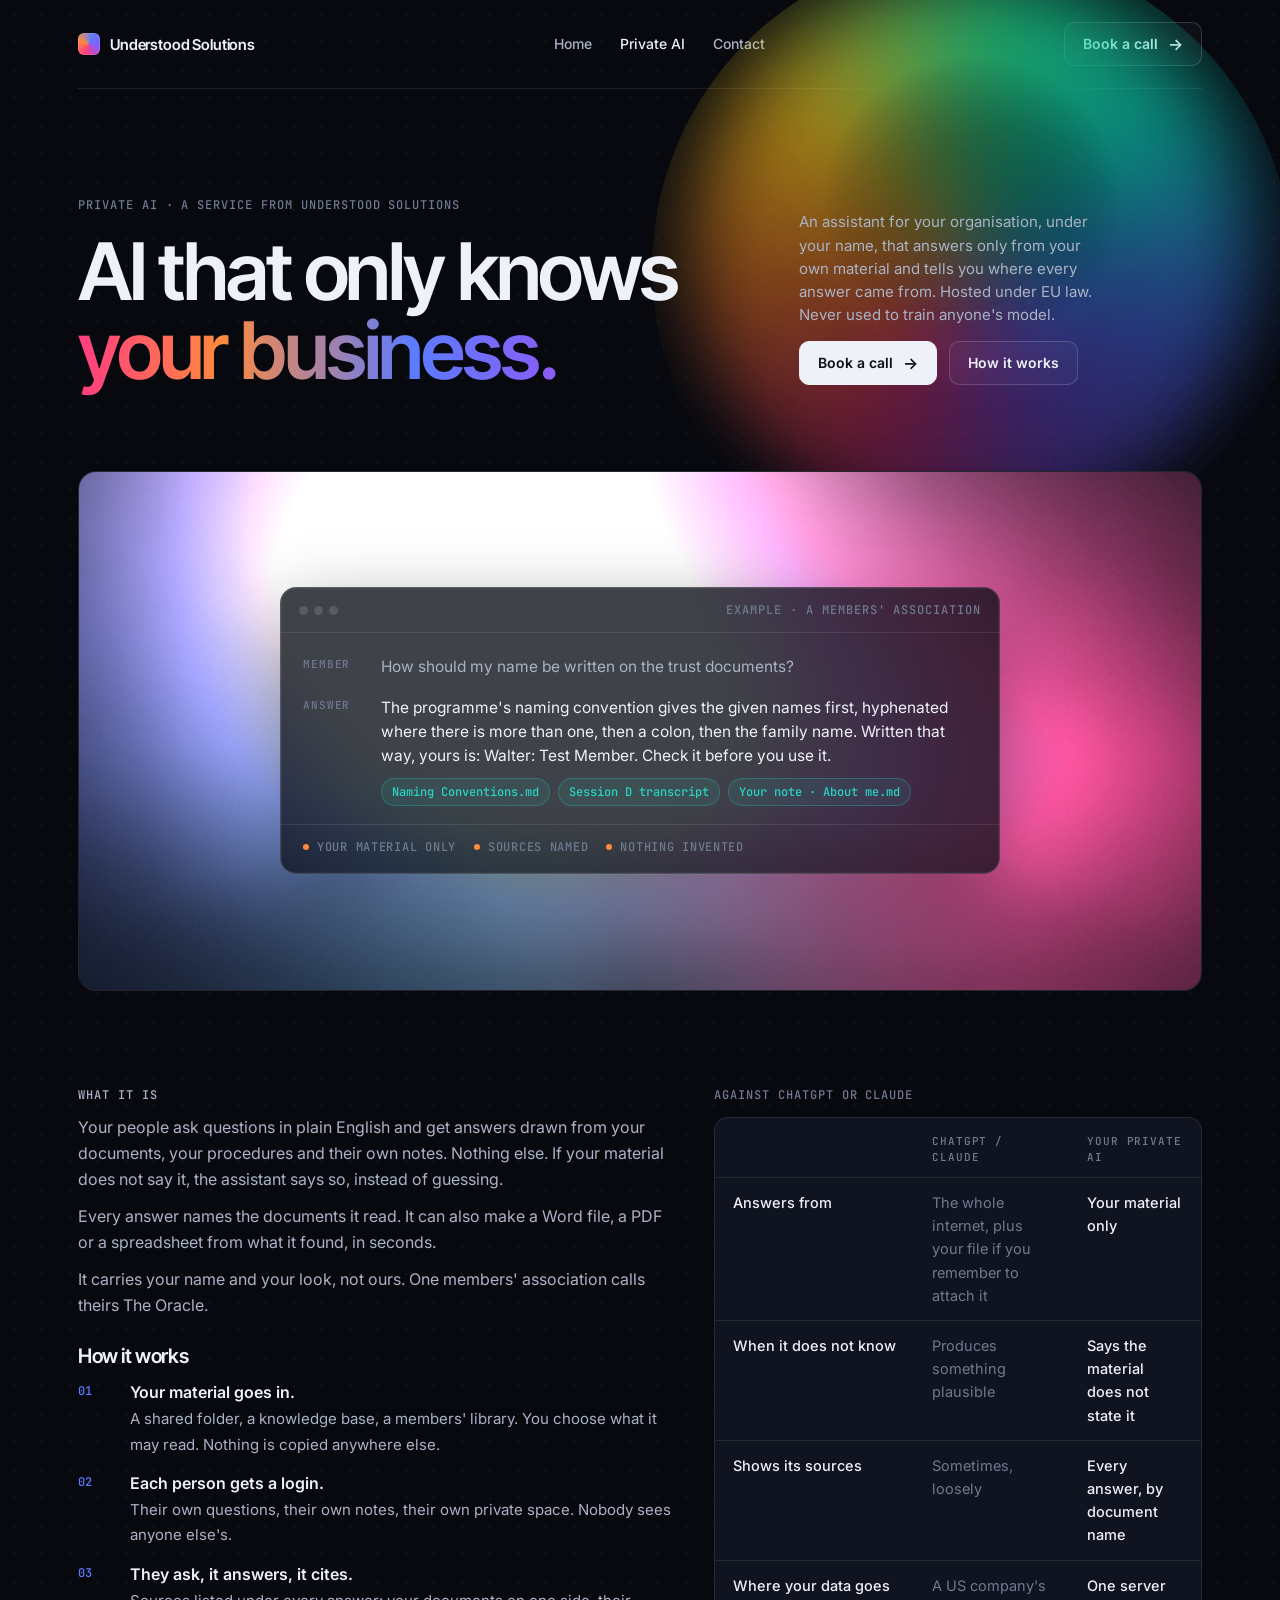
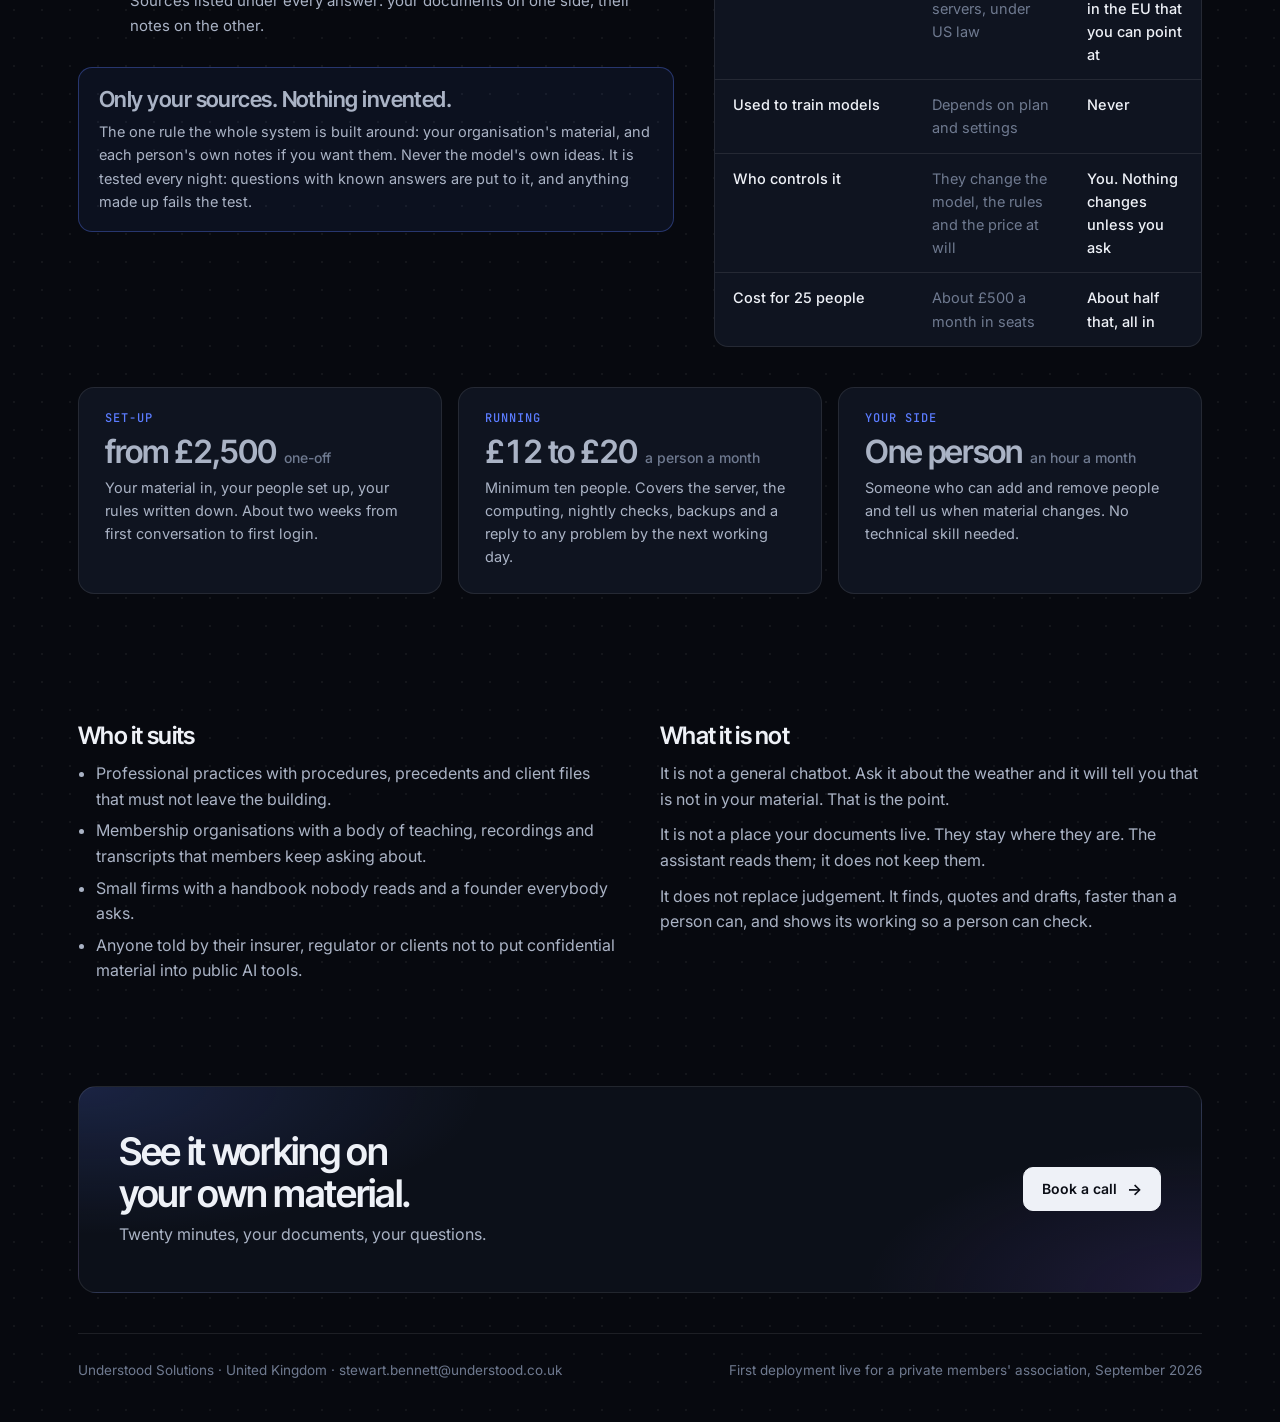
==== private-ai/index.html @ dab7f5d3 "Understood Solutions: home, Private AI, contact" ====
<!doctype html>
<html lang="en-GB">
<head>
<meta charset="utf-8">
<meta name="viewport" content="width=device-width, initial-scale=1">
<title>Private AI · Understood Solutions</title>
<meta name="description" content="A private assistant for your organisation that answers only from your own material, names its sources, and runs on a server in the EU that you can point at. Set up and run by Understood Solutions.">
<meta name="theme-color" content="#07090f">
<link rel="preconnect" href="https://fonts.gstatic.com" crossorigin>
<link rel="stylesheet" href="https://fonts.googleapis.com/css2?family=Inter+Tight:wght@500;600&family=Inter:wght@400;500;600&family=JetBrains+Mono:wght@500&display=swap">
<link rel="stylesheet" href="/style.css">
</head>
<body>
<div class="wrap">
  <header class="nav">
    <a class="brand" href="/"><span class="mark" aria-hidden="true"></span>Understood Solutions</a>
    <nav class="links" id="links" aria-label="Pages">
      <a href="/">Home</a>
      <a href="/private-ai/" aria-current="page">Private AI</a>
      <a href="#contact">Contact</a>
    </nav>
    <a class="btn" href="mailto:stewart.bennett@understood.co.uk?subject=Private%20AI">Book a call <span class="arr">→</span></a>
    <button class="burger" id="burger" aria-label="Menu" aria-expanded="false" aria-controls="links"><span></span><span></span><span></span></button>
  </header>

  <section class="hero">
    <div class="orb" aria-hidden="true"></div>
    <div>
      <p class="mono">Private AI · a service from Understood Solutions</p>
      <h1>AI that only knows <span class="dim">your business.</span></h1>
    </div>
    <div class="side">
      <p>An assistant for your organisation, under your name, that answers only from your own material and tells you where every answer came from. Hosted under EU law. Never used to train anyone's model.</p>
      <div class="btns">
        <a class="btn primary" href="mailto:stewart.bennett@understood.co.uk?subject=Private%20AI">Book a call <span class="arr">→</span></a>
        <a class="btn" href="#how">How it works</a>
      </div>
    </div>
  </section>

  <section class="panel" aria-label="An example exchange">
    <canvas id="mesh" aria-hidden="true"></canvas>
    <div class="card">
      <div class="bar"><span class="dots" aria-hidden="true"><i></i><i></i><i></i></span><span class="mono">Example · a members' association</span></div>
      <div class="body">
        <div class="turn q"><span class="who">Member</span><p>How should my name be written on the trust documents?</p></div>
        <div class="turn"><span class="who">Answer</span><div>
          <p>The programme's naming convention gives the given names first, hyphenated where there is more than one, then a colon, then the family name. Written that way, yours is: Walter: Test Member. Check it before you use it.</p>
          <div class="src"><span>Naming Conventions.md</span><span>Session D transcript</span><span>Your note · About me.md</span></div>
        </div></div>
      </div>
      <div class="foot"><span>Your material only</span><span>Sources named</span><span>Nothing invented</span></div>
    </div>
  </section>

  <div id="how"></div>


  <section class="section"><div class="grid2"><div class="prose">
      <p class="mono">What it is</p>
      <p>Your people ask questions in plain English and get answers drawn from your documents, your procedures and their own notes. Nothing else. If your material does not say it, the assistant says so, instead of guessing.</p>
      <p>Every answer names the documents it read. It can also make a Word file, a PDF or a spreadsheet from what it found, in seconds.</p>
      <p>It carries your name and your look, not ours. One members' association calls theirs The Oracle.</p>

      <h3>How it works</h3>
      <ol class="steps">
        <li><span class="k">01</span><div><b>Your material goes in.</b><span>A shared folder, a knowledge base, a members' library. You choose what it may read. Nothing is copied anywhere else.</span></div></li>
        <li><span class="k">02</span><div><b>Each person gets a login.</b><span>Their own questions, their own notes, their own private space. Nobody sees anyone else's.</span></div></li>
        <li><span class="k">03</span><div><b>They ask, it answers, it cites.</b><span>Sources listed under every answer: your documents on one side, their notes on the other.</span></div></li>
      </ol>

      <div class="rule">
        <p class="say">Only your sources. Nothing invented.</p>
        <p class="why">The one rule the whole system is built around: your organisation's material, and each person's own notes if you want them. Never the model's own ideas. It is tested every night: questions with known answers are put to it, and anything made up fails the test.</p>
      </div>

    </div><div>
      <p class="mono" style="margin:0 0 14px">Against ChatGPT or Claude</p>
      <div class="tablewrap">
      <table>
        <thead><tr><th></th><th>ChatGPT / Claude</th><th>Your Private AI</th></tr></thead>
        <tbody>
          <tr><td>Answers from</td><td class="them">The whole internet, plus your file if you remember to attach it</td><td class="us">Your material only</td></tr>
          <tr><td>When it does not know</td><td class="them">Produces something plausible</td><td class="us">Says the material does not state it</td></tr>
          <tr><td>Shows its sources</td><td class="them">Sometimes, loosely</td><td class="us">Every answer, by document name</td></tr>
          <tr><td>Where your data goes</td><td class="them">A US company's servers, under US law</td><td class="us">One server in the EU that you can point at</td></tr>
          <tr><td>Used to train models</td><td class="them">Depends on plan and settings</td><td class="us">Never</td></tr>
          <tr><td>Who controls it</td><td class="them">They change the model, the rules and the price at will</td><td class="us">You. Nothing changes unless you ask</td></tr>
          <tr><td>Cost for 25 people</td><td class="them">About £500 a month in seats</td><td class="us">About half that, all in</td></tr>
        </tbody>
      </table>
      </div>
    </div></div>
  </section>

  <div class="row3">
    <div>
      <h3>Set-up</h3>
      <p class="big">from £2,500<small>one-off</small></p>
      <p>Your material in, your people set up, your rules written down. About two weeks from first conversation to first login.</p>
    </div>
    <div>
      <h3>Running</h3>
      <p class="big">£12 to £20<small>a person a month</small></p>
      <p>Minimum ten people. Covers the server, the computing, nightly checks, backups and a reply to any problem by the next working day.</p>
    </div>
    <div>
      <h3>Your side</h3>
      <p class="big">One person<small>an hour a month</small></p>
      <p>Someone who can add and remove people and tell us when material changes. No technical skill needed.</p>
    </div>
  </div>

  <section class="section two">
    <section>
      <h2>Who it suits</h2>
      <ul class="plain">
        <li>Professional practices with procedures, precedents and client files that must not leave the building.</li>
        <li>Membership organisations with a body of teaching, recordings and transcripts that members keep asking about.</li>
        <li>Small firms with a handbook nobody reads and a founder everybody asks.</li>
        <li>Anyone told by their insurer, regulator or clients not to put confidential material into public AI tools.</li>
      </ul>
    </section>
    <section>
      <h2>What it is not</h2>
      <p>It is not a general chatbot. Ask it about the weather and it will tell you that is not in your material. That is the point.</p>
      <p>It is not a place your documents live. They stay where they are. The assistant reads them; it does not keep them.</p>
      <p>It does not replace judgement. It finds, quotes and drafts, faster than a person can, and shows its working so a person can check.</p>
    </section>
  </section>


  <section class="cta" id="contact">
    <div><h2>See it working on your own material.</h2><p>Twenty minutes, your documents, your questions.</p></div>
    <a class="btn primary" href="mailto:stewart.bennett@understood.co.uk?subject=Private%20AI">Book a call <span class="arr">→</span></a>
  </section>

  <footer>
    <div>Understood Solutions · United Kingdom · <a href="mailto:stewart.bennett@understood.co.uk">stewart.bennett@understood.co.uk</a></div>
    <div>First deployment live for a private members' association, September 2026</div>
  </footer>
</div>
<script src="/piece.js"></script>
</body>
</html>
---- style.css ----
/* Understood Solutions. Dark, quiet, one electric accent, big tight type, a generated
   gradient mesh behind one product panel. Nothing overlaps anything: every block flows. */
:root{
  --bg:#07090f; --bg2:#0c1019; --panel:#0f1420; --line:rgba(255,255,255,.09); --line2:rgba(255,255,255,.16);
  --text:#eef1f7; --text2:#aab3c5; --text3:#6f7a90;
  --accent:#5b7cff; --accent2:#8b5cf6; --teal:#2ad4c4; --good:#3ddc97;
  --display:"Inter Tight","Inter","Helvetica Neue",Arial,sans-serif;
  --body:"Inter","Helvetica Neue",Arial,sans-serif;
  --mono:"JetBrains Mono","SF Mono","Menlo",monospace;
}
*{box-sizing:border-box}
html{color-scheme:dark;-webkit-font-smoothing:antialiased;scroll-behavior:smooth}
body{margin:0;background:var(--bg);color:var(--text);font:16px/1.6 var(--body);
  background-image:radial-gradient(rgba(255,255,255,.05) 1px, transparent 1px);background-size:28px 28px}
a{color:inherit}
a:focus-visible,button:focus-visible{outline:2px solid var(--accent);outline-offset:3px}
.wrap{max-width:1180px;margin:0 auto;padding:0 28px}
.mono{font:500 12px/1.4 var(--mono);letter-spacing:.08em;text-transform:uppercase;color:var(--text3)}

/* nav */
.nav{display:flex;align-items:center;justify-content:space-between;gap:24px;padding:22px 0;border-bottom:1px solid var(--line)}
.brand{display:flex;align-items:center;gap:10px;text-decoration:none;font:600 15px/1 var(--display);letter-spacing:-.01em;color:var(--text)}
.brand .mark{width:22px;height:22px;border-radius:6px;background:conic-gradient(from 200deg,#ff3d81,#ff8a3d,#5b7cff,#8b5cf6,#ff3d81);box-shadow:0 0 0 1px rgba(255,255,255,.12) inset}
.links{display:flex;gap:28px}
.links a{font:500 14px/1 var(--body);color:var(--text2);text-decoration:none;padding:8px 0}
.links a:hover,.links a[aria-current]{color:var(--text)}
.btn{display:inline-flex;align-items:center;gap:10px;font:600 14px/1 var(--body);text-decoration:none;padding:13px 18px;border-radius:10px;border:1px solid var(--line2);color:var(--text);background:rgba(255,255,255,.03);transition:background .15s,border-color .15s,transform .15s}
.btn:hover{background:rgba(255,255,255,.07);border-color:rgba(255,255,255,.28)}
.btn.primary{background:var(--text);color:#0b0e16;border-color:var(--text)}
.btn.primary:hover{background:#fff;transform:translateY(-1px)}
.btn .arr{font-size:16px;line-height:1}
.burger{display:none;width:36px;height:30px;background:none;border:1px solid var(--line2);border-radius:8px;cursor:pointer;position:relative}
.burger span{position:absolute;left:9px;right:9px;height:2px;background:var(--text)}
.burger span:nth-child(1){top:9px}.burger span:nth-child(2){top:14px}.burger span:nth-child(3){top:19px}

/* hero */
.hero{position:relative;padding:96px 0 56px;display:grid;grid-template-columns:minmax(0,1.25fr) minmax(0,.75fr);gap:48px;align-items:end;isolation:isolate}
.hero > *{position:relative;z-index:1}
/* the splash: a big saturated orb behind the top right, fading out before the text */
.orb{position:absolute;z-index:0;right:-8%;top:-140px;width:640px;height:640px;border-radius:50%;pointer-events:none;
  background:conic-gradient(from 210deg at 50% 50%,#ff3d81,#ff8a3d,#ffd23d,#3ddc97,#2ad4c4,#5b7cff,#8b5cf6,#ff3d81);
  filter:blur(46px) saturate(1.25);opacity:.85;
  -webkit-mask-image:radial-gradient(circle at 50% 40%,#000 30%,transparent 72%);mask-image:radial-gradient(circle at 50% 40%,#000 30%,transparent 72%);
  animation:spin 40s linear infinite}
@keyframes spin{to{transform:rotate(360deg)}}
.orb::after{content:"";position:absolute;inset:18%;border-radius:50%;background:#07090f;opacity:.55;filter:blur(30px)}
.hero h1{margin:18px 0 0;font:600 clamp(44px,6.2vw,84px)/1.0 var(--display);letter-spacing:-.04em;text-wrap:balance;max-width:14ch}
.hero h1 .dim{background:linear-gradient(90deg,#ff3d81 0%,#ff8a3d 30%,#5b7cff 70%,#8b5cf6 100%);-webkit-background-clip:text;background-clip:text;-webkit-text-fill-color:transparent;color:#ff8a3d}
.hero .sub{margin:0 0 30px;font-size:19px;line-height:1.5;color:var(--text2);max-width:38ch}
.hero .side{display:grid;gap:14px;padding-bottom:6px}
.hero .side p{margin:0;color:var(--text2);font-size:15px;line-height:1.55;max-width:34ch}
.btns{display:flex;gap:12px;flex-wrap:wrap}

/* the product panel: mesh behind, one glass card in front */
.panel{position:relative;margin-top:24px;border:1px solid var(--line);border-radius:18px;overflow:hidden;background:var(--bg2);min-height:520px;display:grid;place-items:center;padding:40px 24px}
.panel canvas{position:absolute;inset:0;width:100%;height:100%;display:block}
.panel::after{content:"";position:absolute;inset:0;background:radial-gradient(70% 50% at 50% 100%,rgba(7,9,15,.5),transparent 70%);pointer-events:none}
.card{position:relative;z-index:2;width:min(720px,100%);background:rgba(10,13,21,.78);border:1px solid rgba(255,255,255,.14);border-radius:16px;box-shadow:0 30px 80px rgba(0,0,0,.45),0 0 0 1px rgba(255,255,255,.04) inset;backdrop-filter:blur(14px);-webkit-backdrop-filter:blur(14px)}
.card .bar{display:flex;align-items:center;justify-content:space-between;gap:16px;padding:14px 18px;border-bottom:1px solid var(--line)}
.card .bar .dots{display:flex;gap:6px}
.card .bar .dots i{width:9px;height:9px;border-radius:50%;background:rgba(255,255,255,.14)}
.card .body{padding:22px 22px 18px;display:grid;gap:16px}
.turn{display:grid;grid-template-columns:64px 1fr;gap:14px;align-items:start}
.turn .who{font:500 11px/1.8 var(--mono);letter-spacing:.08em;text-transform:uppercase;color:var(--text3)}
.turn p{margin:0;color:var(--text);font-size:15.5px;line-height:1.55}
.turn.q p{color:var(--text2)}
.src{display:flex;flex-wrap:wrap;gap:8px;margin-top:10px}
.src span{font:500 12px/1 var(--mono);color:var(--teal);background:rgba(42,212,196,.09);border:1px solid rgba(42,212,196,.28);padding:7px 10px;border-radius:999px}
.card .foot{display:flex;flex-wrap:wrap;gap:10px 18px;padding:14px 22px 18px;border-top:1px solid var(--line)}
.card .foot span{font:500 12px/1.4 var(--mono);letter-spacing:.06em;text-transform:uppercase;color:var(--text3)}
.card .foot span::before{content:"";display:inline-block;width:6px;height:6px;border-radius:50%;background:#ff8a3d;margin-right:8px;vertical-align:middle}

/* stats */
.stats{display:grid;grid-template-columns:repeat(3,1fr);border:1px solid var(--line);border-radius:14px;margin-top:20px;overflow:hidden}
.stats > div{padding:26px 28px;border-right:1px solid var(--line)}
.stats > div:last-child{border-right:0}
.stats .n{font:600 44px/1 var(--display);letter-spacing:-.04em;margin:0 0 8px;font-variant-numeric:tabular-nums}
.stats .n small{font:500 18px/1 var(--display);color:var(--text3);margin-left:6px;letter-spacing:-.01em}
.stats p{margin:0;color:var(--text2);font-size:14.5px}

/* sections */
.section{padding:88px 0 0}
.section .head{display:grid;grid-template-columns:1fr 1fr;gap:32px;align-items:end;margin-bottom:34px}
.section h2{margin:14px 0 0;font:600 clamp(30px,3.6vw,46px)/1.05 var(--display);letter-spacing:-.035em;text-wrap:balance}
.section .head p{margin:0;color:var(--text2);font-size:17px;max-width:44ch}
.cards{display:grid;grid-template-columns:repeat(3,1fr);gap:16px}
.c{background:var(--panel);border:1px solid var(--line);border-radius:16px;padding:26px 26px 24px;display:flex;flex-direction:column;gap:12px;min-height:250px;transition:border-color .15s,transform .15s}
.c:hover{border-color:var(--line2);transform:translateY(-2px)}
.c .k{font:500 12px/1 var(--mono);letter-spacing:.08em;text-transform:uppercase;color:var(--text3)}
.c h3{margin:0;font:600 24px/1.15 var(--display);letter-spacing:-.025em;display:inline-block;
  background:linear-gradient(90deg,#ff3d81 0%,#ff8a3d 35%,#5b7cff 75%,#8b5cf6 100%);-webkit-background-clip:text;background-clip:text;-webkit-text-fill-color:transparent;color:#ff8a3d;padding-bottom:.06em}
.c p{margin:0;color:var(--text2);font-size:15px;line-height:1.55}
.c a.more{margin-top:auto;padding-top:10px;font:600 14px/1 var(--body);color:var(--text);text-decoration:none}
.c a.more::after{content:" →"}

/* private ai page content */
.grid2{display:grid;grid-template-columns:1.1fr .9fr;gap:40px;margin-top:8px}
.prose p{margin:0 0 12px;color:var(--text2);max-width:62ch}
.prose h3{margin:26px 0 12px;font:600 20px/1.2 var(--display);letter-spacing:-.02em}
.steps{list-style:none;margin:0;padding:0;display:grid;gap:14px}
.steps li{display:grid;grid-template-columns:40px 1fr;gap:12px;align-items:start}
.steps .k{font:500 12px/1.9 var(--mono);color:var(--accent)}
.steps b{display:block;color:var(--text);font-weight:600}
.steps span{color:var(--text2);font-size:15px}
.rule{margin:28px 0 0;border:1px solid rgba(91,124,255,.35);background:rgba(91,124,255,.07);border-radius:14px;padding:18px 20px}
.rule .say{margin:0;font:600 22px/1.2 var(--display);letter-spacing:-.025em}
.rule .why{margin:8px 0 0;color:var(--text2);font-size:14.5px}
.tablewrap{overflow-x:auto;border:1px solid var(--line);border-radius:14px;background:var(--panel)}
table{width:100%;border-collapse:collapse;font-size:14.5px}
th{font:500 11px/1.4 var(--mono);letter-spacing:.08em;text-transform:uppercase;color:var(--text3);text-align:left;padding:16px 18px 12px;border-bottom:1px solid var(--line)}
td{padding:13px 18px;border-bottom:1px solid var(--line);vertical-align:top;color:var(--text2)}
td:first-child{color:var(--text);font-weight:500;white-space:nowrap}
td.us{color:var(--text);font-weight:500}
td.them{color:var(--text3)}
tr:last-child td{border-bottom:0}
.row3{display:grid;grid-template-columns:repeat(3,1fr);gap:16px;margin-top:40px}
.row3 > div{background:var(--panel);border:1px solid var(--line);border-radius:16px;padding:24px 26px}
.row3 h3{margin:0 0 12px;font:500 12px/1 var(--mono);letter-spacing:.08em;text-transform:uppercase;color:var(--accent)}
.row3 .big{margin:0 0 8px;font:600 32px/1 var(--display);letter-spacing:-.035em;font-variant-numeric:tabular-nums}
.row3 .big small{font:500 14px/1.3 var(--body);color:var(--text3);margin-left:8px;letter-spacing:0}
.row3 p{margin:0;color:var(--text2);font-size:14.5px}
.two{display:grid;grid-template-columns:1fr 1fr;gap:40px;margin-top:40px}
.two h2{margin:0 0 12px;font:600 24px/1.15 var(--display);letter-spacing:-.03em}
.two p{margin:0 0 10px;color:var(--text2);max-width:56ch}
ul.plain{margin:0;padding-left:18px;color:var(--text2)}
ul.plain li{margin:6px 0}

/* cta + footer */
.cta{margin-top:96px;border:1px solid var(--line);border-radius:18px;padding:44px 40px;display:flex;justify-content:space-between;align-items:center;gap:24px;flex-wrap:wrap;
  background:radial-gradient(60% 120% at 0% 0%,rgba(91,124,255,.18),transparent 60%),radial-gradient(50% 120% at 100% 100%,rgba(139,92,246,.14),transparent 60%),var(--bg2)}
.cta h2{margin:0;font:600 clamp(26px,3vw,38px)/1.1 var(--display);letter-spacing:-.035em;max-width:22ch;text-wrap:balance}
.cta p{margin:8px 0 0;color:var(--text2)}
footer{margin-top:40px;padding:26px 0 40px;border-top:1px solid var(--line);display:flex;justify-content:space-between;gap:16px;flex-wrap:wrap;font-size:13.5px;color:var(--text3)}
footer a{color:var(--text3);text-decoration:none}
footer a:hover{color:var(--text)}

@media (max-width:900px){
  .hero{grid-template-columns:1fr;padding-top:64px;gap:28px}
  .orb{width:420px;height:420px;right:-30%;top:-160px;opacity:.7}
  .stats,.cards,.grid2,.row3,.two,.section .head{grid-template-columns:1fr}
  .stats > div{border-right:0;border-bottom:1px solid var(--line)}
  .stats > div:last-child{border-bottom:0}
  .links{display:none;position:absolute;left:0;right:0;top:78px;flex-direction:column;gap:0;background:var(--bg2);border-bottom:1px solid var(--line);padding:8px 28px 16px;z-index:9}
  .links.open{display:flex}
  .links a{padding:14px 0;border-bottom:1px solid var(--line)}
  .nav{position:relative}
  .nav .btn{display:none}
  .burger{display:block}
  .panel{min-height:0;padding:24px 14px}
  .turn{grid-template-columns:1fr}
}
@media (prefers-reduced-motion: reduce){*{transition:none!important;animation:none!important}.orb{animation:none}}
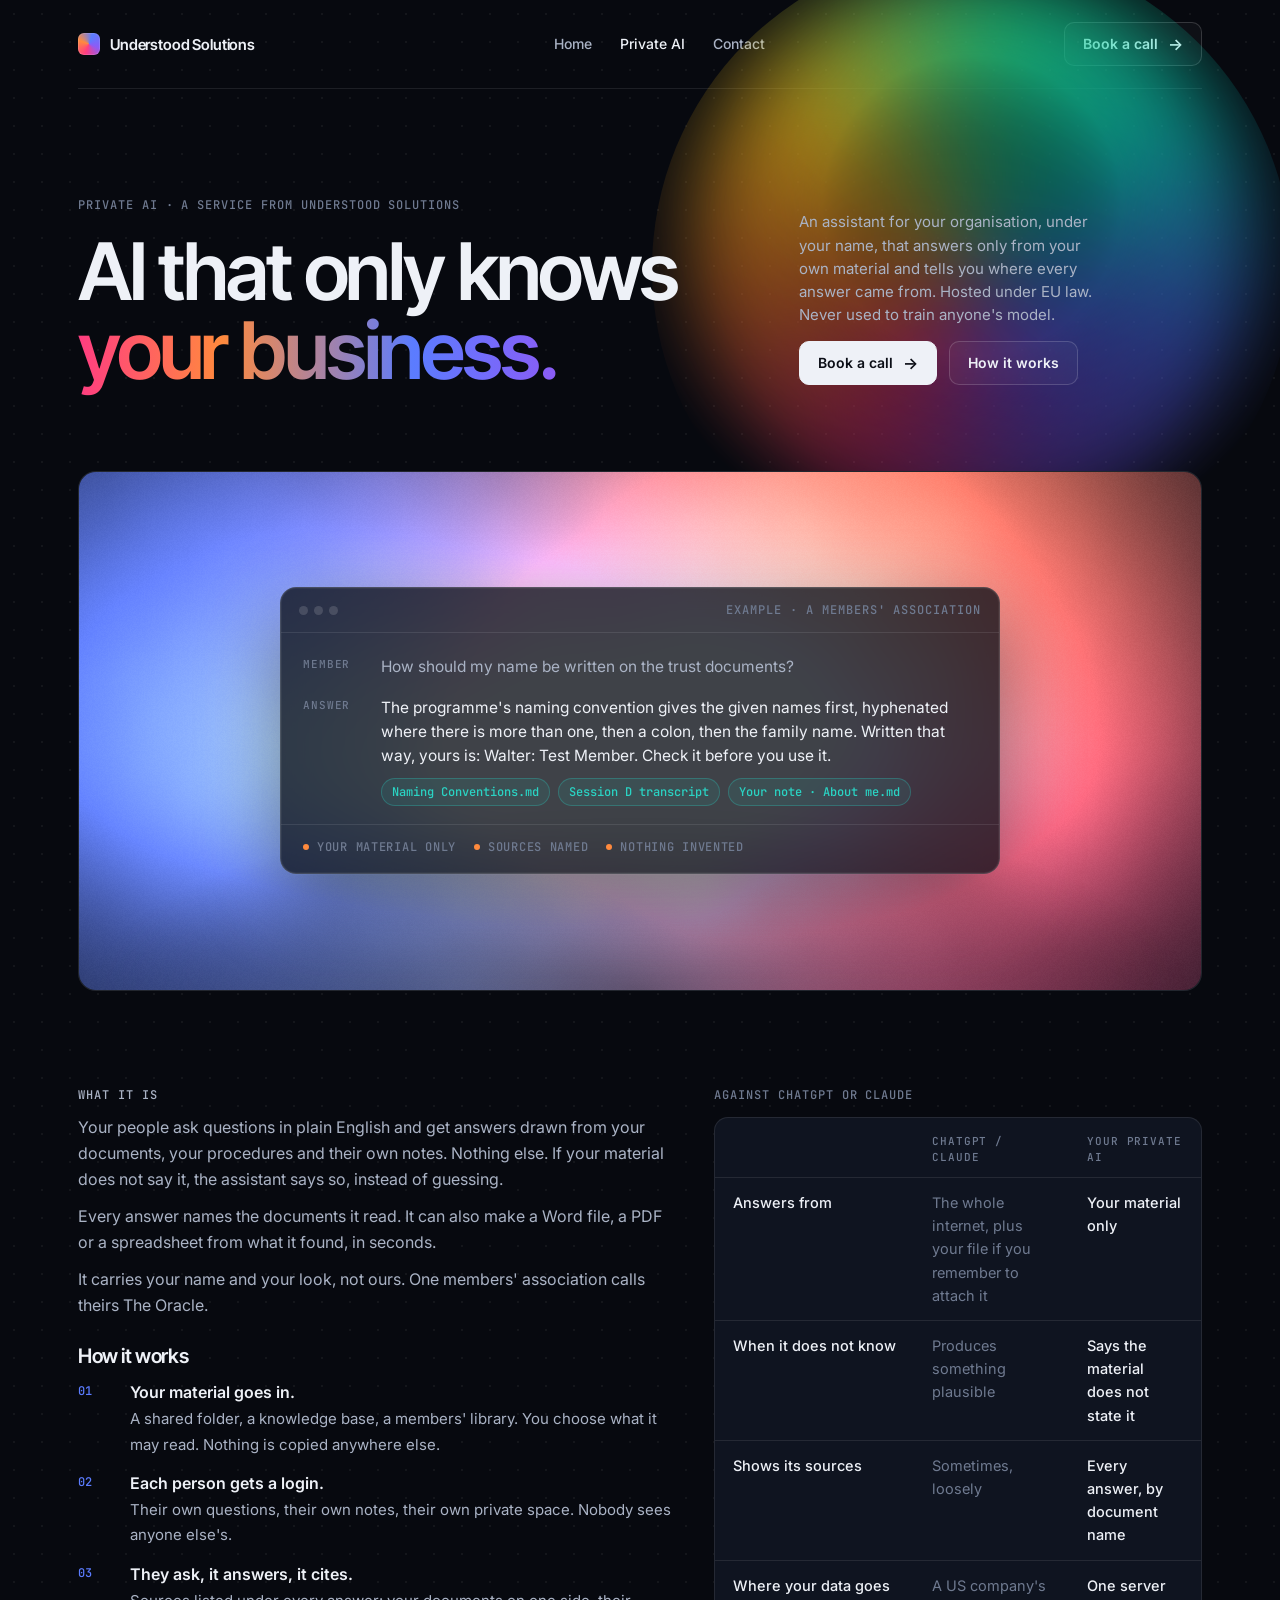
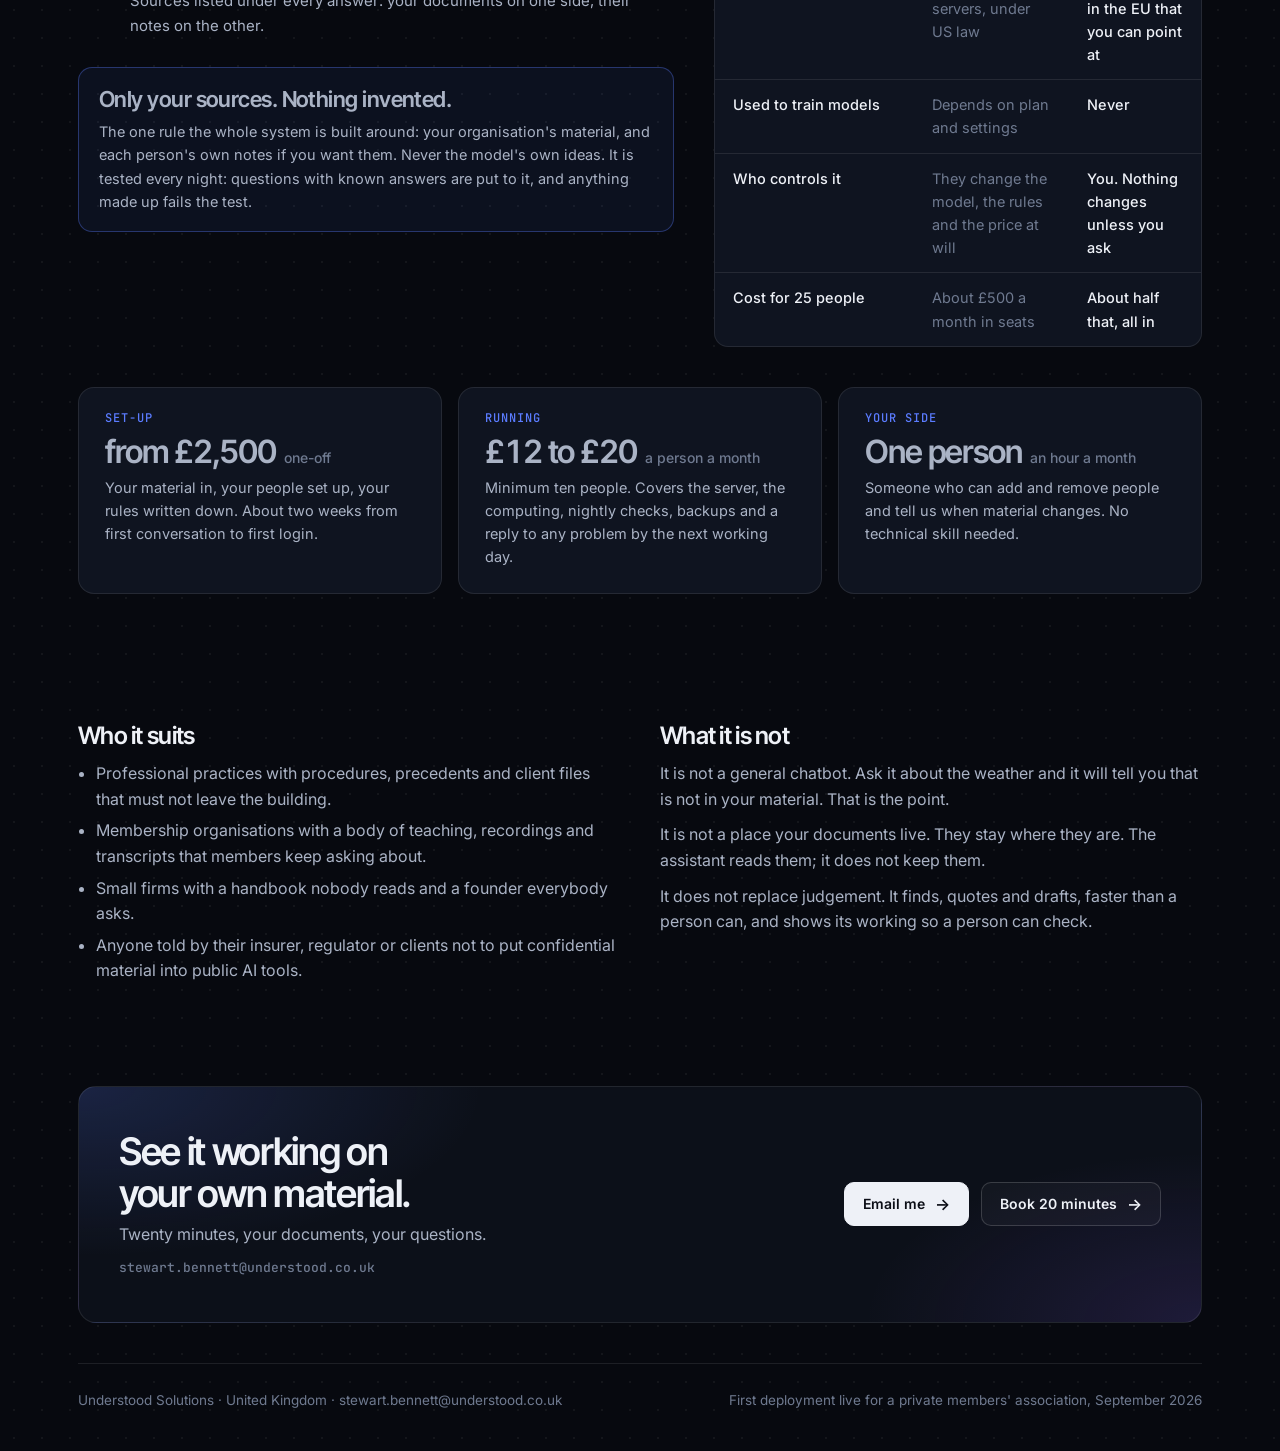
==== commit 6b378cea: "Contact box fits a phone; booking button ready" ====
--- a/private-ai/index.html
+++ b/private-ai/index.html
@@ -131,8 +131,11 @@
 
 
   <section class="cta" id="contact">
-    <div><h2>See it working on your own material.</h2><p>Twenty minutes, your documents, your questions.</p></div>
-    <a class="btn primary" href="mailto:stewart.bennett@understood.co.uk?subject=Private%20AI">Book a call <span class="arr">→</span></a>
+    <div><h2>See it working on your own material.</h2><p>Twenty minutes, your documents, your questions.</p><p class="addr">stewart.bennett@understood.co.uk</p></div>
+    <div class="actions">
+      <a class="btn primary" href="mailto:stewart.bennett@understood.co.uk?subject=Private%20AI">Email me <span class="arr">→</span></a>
+      <a class="btn" id="book" href="#" hidden>Book 20 minutes <span class="arr">→</span></a>
+    </div>
   </section>
 
   <footer>
--- a/style.css
+++ b/style.css
@@ -126,10 +126,13 @@
 ul.plain li{margin:6px 0}
 
 /* cta + footer */
-.cta{margin-top:96px;border:1px solid var(--line);border-radius:18px;padding:44px 40px;display:flex;justify-content:space-between;align-items:center;gap:24px;flex-wrap:wrap;
+.cta{margin-top:96px;border:1px solid var(--line);border-radius:18px;padding:44px 40px;display:flex;justify-content:space-between;align-items:center;gap:24px;flex-wrap:wrap;overflow:hidden;
   background:radial-gradient(60% 120% at 0% 0%,rgba(91,124,255,.18),transparent 60%),radial-gradient(50% 120% at 100% 100%,rgba(139,92,246,.14),transparent 60%),var(--bg2)}
 .cta h2{margin:0;font:600 clamp(26px,3vw,38px)/1.1 var(--display);letter-spacing:-.035em;max-width:22ch;text-wrap:balance}
 .cta p{margin:8px 0 0;color:var(--text2)}
+.cta .actions{display:flex;gap:12px;flex-wrap:wrap;max-width:100%}
+.cta .actions .btn{max-width:100%}
+.cta .addr{margin:10px 0 0;font:500 13px/1.5 var(--mono);color:var(--text3);overflow-wrap:anywhere}
 footer{margin-top:40px;padding:26px 0 40px;border-top:1px solid var(--line);display:flex;justify-content:space-between;gap:16px;flex-wrap:wrap;font-size:13.5px;color:var(--text3)}
 footer a{color:var(--text3);text-decoration:none}
 footer a:hover{color:var(--text)}
@@ -148,5 +151,8 @@
   .burger{display:block}
   .panel{min-height:0;padding:24px 14px}
   .turn{grid-template-columns:1fr}
+  .cta{padding:32px 24px;display:block}
+  .cta .actions{margin-top:22px}
+  .cta .actions .btn{width:100%;justify-content:center}
 }
 @media (prefers-reduced-motion: reduce){*{transition:none!important;animation:none!important}.orb{animation:none}}
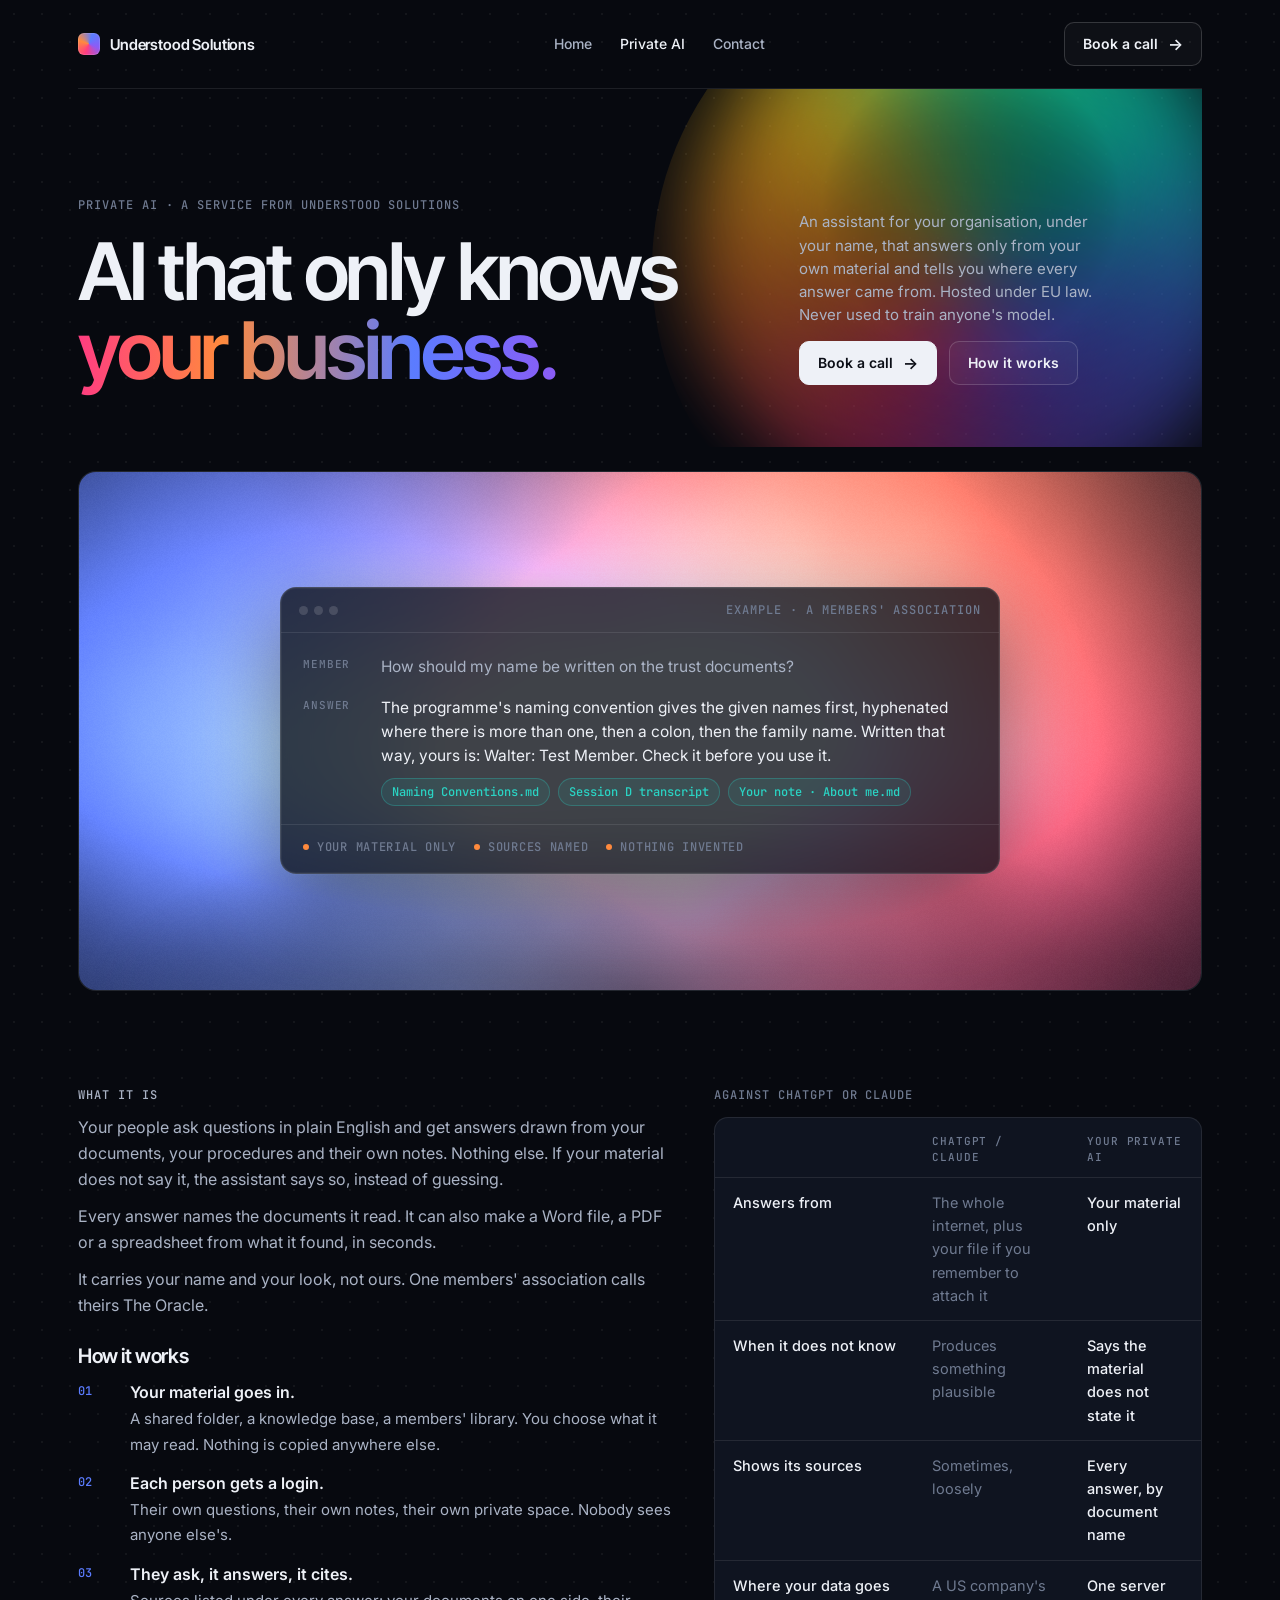
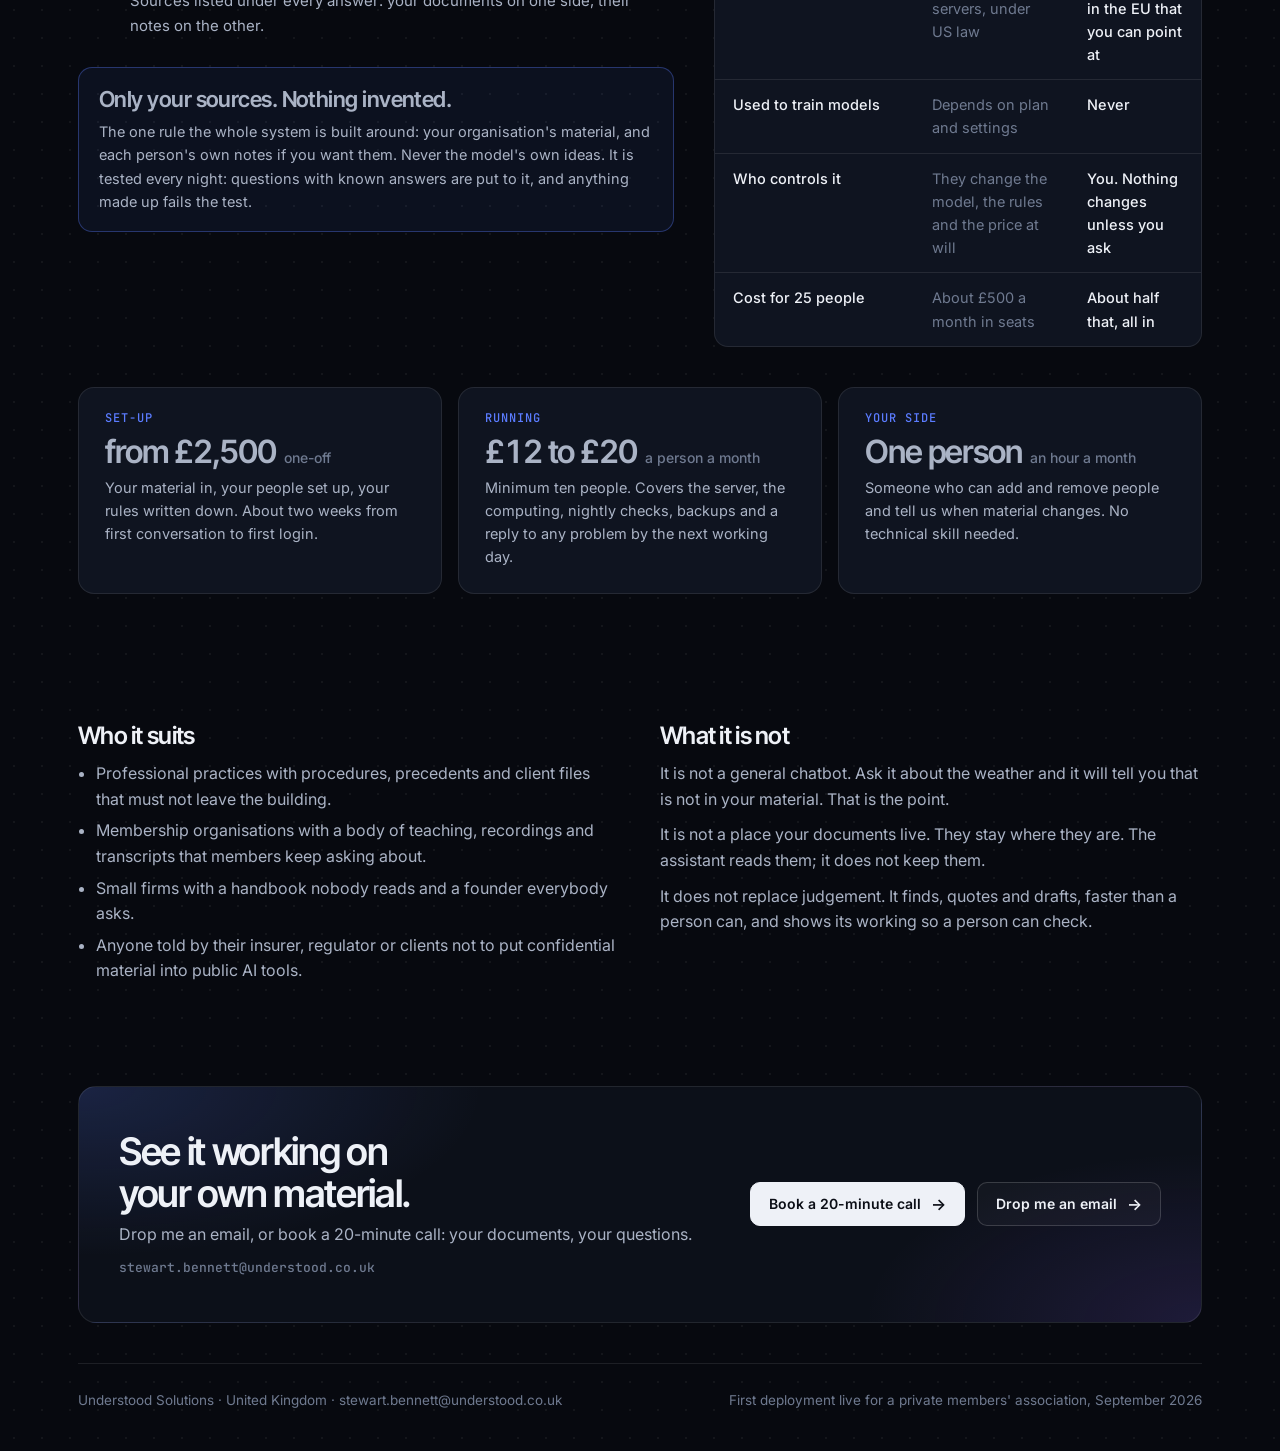
==== commit 06187e7f: "Contact box: email or 20-minute call" ====
--- a/private-ai/index.html
+++ b/private-ai/index.html
@@ -19,7 +19,7 @@
       <a href="/private-ai/" aria-current="page">Private AI</a>
       <a href="#contact">Contact</a>
     </nav>
-    <a class="btn" href="mailto:stewart.bennett@understood.co.uk?subject=Private%20AI">Book a call <span class="arr">→</span></a>
+    <a class="btn" href="https://cal.com/stewartb/private-ai-consultation" target="_blank" rel="noopener">Book a call <span class="arr">→</span></a>
     <button class="burger" id="burger" aria-label="Menu" aria-expanded="false" aria-controls="links"><span></span><span></span><span></span></button>
   </header>
 
@@ -32,7 +32,7 @@
     <div class="side">
       <p>An assistant for your organisation, under your name, that answers only from your own material and tells you where every answer came from. Hosted under EU law. Never used to train anyone's model.</p>
       <div class="btns">
-        <a class="btn primary" href="mailto:stewart.bennett@understood.co.uk?subject=Private%20AI">Book a call <span class="arr">→</span></a>
+        <a class="btn primary" href="https://cal.com/stewartb/private-ai-consultation" target="_blank" rel="noopener">Book a call <span class="arr">→</span></a>
         <a class="btn" href="#how">How it works</a>
       </div>
     </div>
@@ -131,10 +131,10 @@
 
 
   <section class="cta" id="contact">
-    <div><h2>See it working on your own material.</h2><p>Twenty minutes, your documents, your questions.</p><p class="addr">stewart.bennett@understood.co.uk</p></div>
+    <div><h2>See it working on your own material.</h2><p>Drop me an email, or book a 20-minute call: your documents, your questions.</p><p class="addr">stewart.bennett@understood.co.uk</p></div>
     <div class="actions">
-      <a class="btn primary" href="mailto:stewart.bennett@understood.co.uk?subject=Private%20AI">Email me <span class="arr">→</span></a>
-      <a class="btn" id="book" href="#" hidden>Book 20 minutes <span class="arr">→</span></a>
+      <a class="btn primary" href="https://cal.com/stewartb/private-ai-consultation" target="_blank" rel="noopener">Book a 20-minute call <span class="arr">→</span></a>
+      <a class="btn" href="mailto:stewart.bennett@understood.co.uk?subject=Private%20AI">Drop me an email <span class="arr">→</span></a>
     </div>
   </section>
 
--- a/style.css
+++ b/style.css
@@ -9,12 +9,12 @@
   --mono:"JetBrains Mono","SF Mono","Menlo",monospace;
 }
 *{box-sizing:border-box}
-html{color-scheme:dark;-webkit-font-smoothing:antialiased;scroll-behavior:smooth}
-body{margin:0;background:var(--bg);color:var(--text);font:16px/1.6 var(--body);
+html{color-scheme:dark;-webkit-font-smoothing:antialiased;scroll-behavior:smooth;overflow-x:clip}
+body{margin:0;background:var(--bg);color:var(--text);font:16px/1.6 var(--body);overflow-x:clip;max-width:100vw;
   background-image:radial-gradient(rgba(255,255,255,.05) 1px, transparent 1px);background-size:28px 28px}
 a{color:inherit}
 a:focus-visible,button:focus-visible{outline:2px solid var(--accent);outline-offset:3px}
-.wrap{max-width:1180px;margin:0 auto;padding:0 28px}
+.wrap{max-width:1180px;margin:0 auto;padding:0 28px;overflow-x:clip}
 .mono{font:500 12px/1.4 var(--mono);letter-spacing:.08em;text-transform:uppercase;color:var(--text3)}
 
 /* nav */
@@ -34,7 +34,7 @@
 .burger span:nth-child(1){top:9px}.burger span:nth-child(2){top:14px}.burger span:nth-child(3){top:19px}
 
 /* hero */
-.hero{position:relative;padding:96px 0 56px;display:grid;grid-template-columns:minmax(0,1.25fr) minmax(0,.75fr);gap:48px;align-items:end;isolation:isolate}
+.hero{position:relative;padding:96px 0 56px;display:grid;grid-template-columns:minmax(0,1.25fr) minmax(0,.75fr);gap:48px;align-items:end;isolation:isolate;overflow:clip}
 .hero > *{position:relative;z-index:1}
 /* the splash: a big saturated orb behind the top right, fading out before the text */
 .orb{position:absolute;z-index:0;right:-8%;top:-140px;width:640px;height:640px;border-radius:50%;pointer-events:none;
@@ -139,7 +139,8 @@
 
 @media (max-width:900px){
   .hero{grid-template-columns:1fr;padding-top:64px;gap:28px}
-  .orb{width:420px;height:420px;right:-30%;top:-160px;opacity:.7}
+  .orb{width:420px;height:420px;right:-120px;top:-160px;opacity:.7}
+  .wrap{padding:0 20px}
   .stats,.cards,.grid2,.row3,.two,.section .head{grid-template-columns:1fr}
   .stats > div{border-right:0;border-bottom:1px solid var(--line)}
   .stats > div:last-child{border-bottom:0}
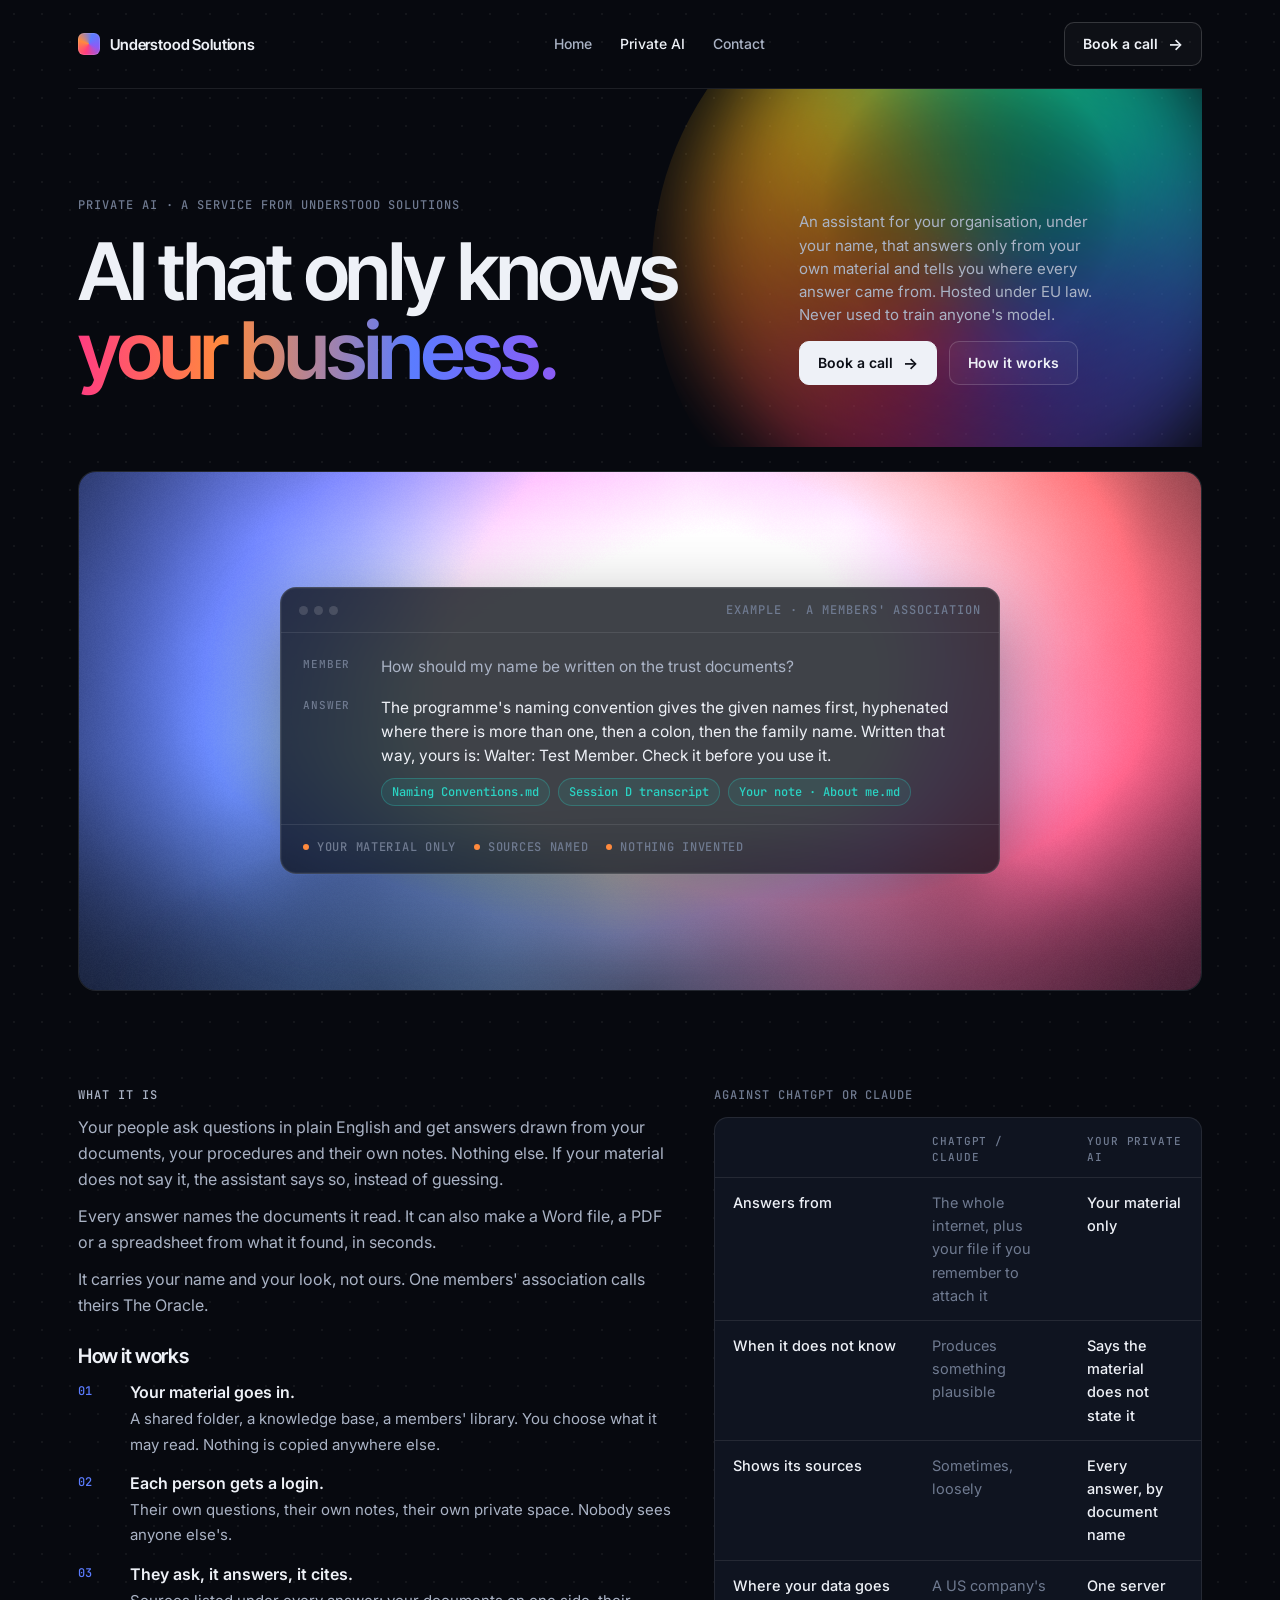
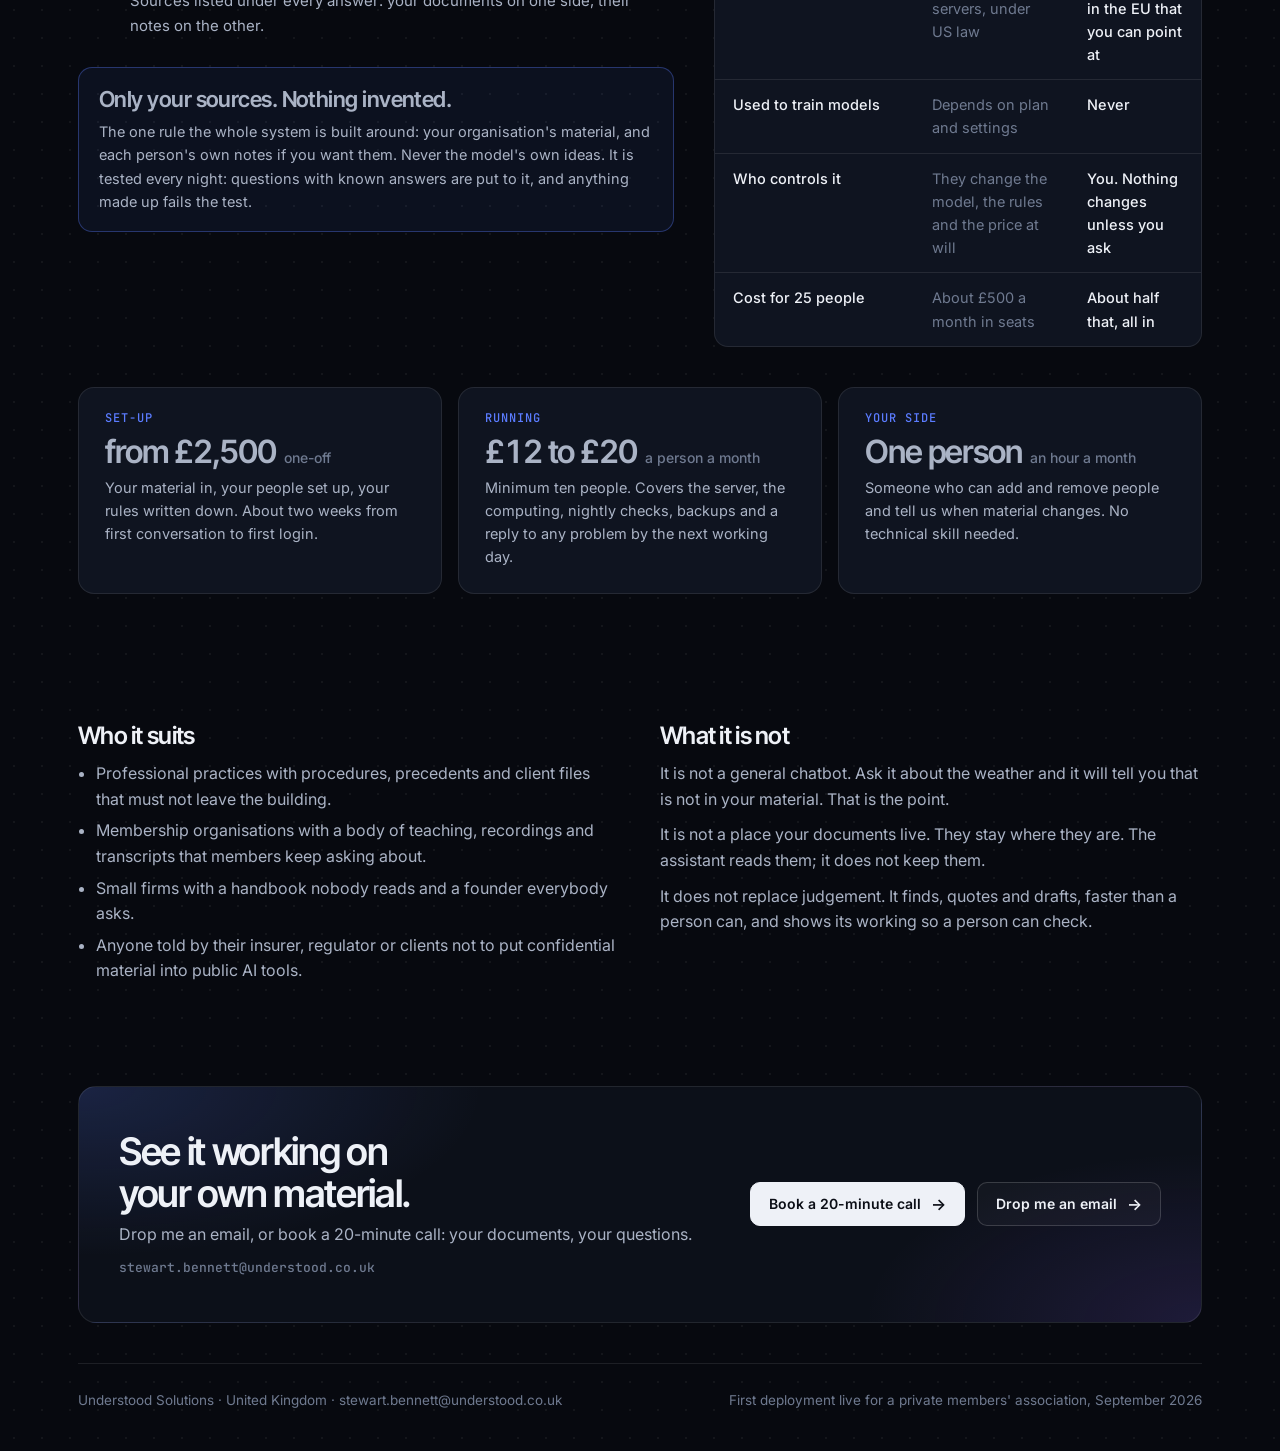
==== commit 91e0f72e: "SEO: sitemap, meta, social cards, structured data, favicon" ====
--- a/private-ai/index.html
+++ b/private-ai/index.html
@@ -3,12 +3,35 @@
 <head>
 <meta charset="utf-8">
 <meta name="viewport" content="width=device-width, initial-scale=1">
-<title>Private AI · Understood Solutions</title>
-<meta name="description" content="A private assistant for your organisation that answers only from your own material, names its sources, and runs on a server in the EU that you can point at. Set up and run by Understood Solutions.">
+<title>Private AI for your business: an AI assistant that only knows your own documents | Understood Solutions</title>
+<meta name="description" content="A private AI assistant for small businesses and associations in the UK. It answers only from your own material, names every source, is hosted in the EU and is never used to train anyone's model. Set up and run by Understood Solutions.">
+<link rel="canonical" href="https://understood.co.uk/private-ai/">
+<meta name="robots" content="index,follow,max-image-preview:large">
+<meta property="og:type" content="website">
+<meta property="og:site_name" content="Understood Solutions">
+<meta property="og:locale" content="en_GB">
+<meta property="og:url" content="https://understood.co.uk/private-ai/">
+<meta property="og:title" content="Private AI for your business: an AI assistant that only knows your own documents | Understood Solutions">
+<meta property="og:description" content="A private AI assistant for small businesses and associations in the UK. It answers only from your own material, names every source, is hosted in the EU and is never used to train anyone's model. Set up and run by Understood Solutions.">
+<meta property="og:image" content="https://understood.co.uk/img/og-private-ai.png">
+<meta property="og:image:width" content="1200">
+<meta property="og:image:height" content="630">
+<meta property="og:image:alt" content="Private AI for your business: an AI assistant that only knows your own documents | Understood Solutions">
+<meta name="twitter:card" content="summary_large_image">
+<meta name="twitter:title" content="Private AI for your business: an AI assistant that only knows your own documents | Understood Solutions">
+<meta name="twitter:description" content="A private AI assistant for small businesses and associations in the UK. It answers only from your own material, names every source, is hosted in the EU and is never used to train anyone's model. Set up and run by Understood Solutions.">
+<meta name="twitter:image" content="https://understood.co.uk/img/og-private-ai.png">
+<link rel="icon" href="/favicon.ico" sizes="32x32">
+<link rel="icon" href="/img/favicon-32.png" type="image/png" sizes="32x32">
+<link rel="icon" href="/img/mark.svg" type="image/svg+xml">
+<link rel="apple-touch-icon" href="/img/apple-touch-icon.png">
 <meta name="theme-color" content="#07090f">
 <link rel="preconnect" href="https://fonts.gstatic.com" crossorigin>
 <link rel="stylesheet" href="https://fonts.googleapis.com/css2?family=Inter+Tight:wght@500;600&family=Inter:wght@400;500;600&family=JetBrains+Mono:wght@500&display=swap">
 <link rel="stylesheet" href="/style.css">
+<script type="application/ld+json">
+{"@context":"https://schema.org","@type":"ProfessionalService","@id":"https://understood.co.uk/#org","name":"Understood Solutions","url":"https://understood.co.uk/","logo":"https://understood.co.uk/img/icon-512.png","image":"https://understood.co.uk/img/og-home.png","description":"Independent consulting to boards on technology, programmes and people, and Private AI built on your own material.","email":"stewart.bennett@understood.co.uk","foundingDate":"2011","areaServed":{"@type":"Country","name":"United Kingdom"},"address":{"@type":"PostalAddress","addressCountry":"GB"},"knowsAbout":["Technology leadership","Programme rescue","Board-level HR","Private AI","Retrieval-augmented generation"],"makesOffer":[{"@type":"Offer","itemOffered":{"@type":"Service","name":"Technology and programme leadership","serviceType":"Technology consulting"}},{"@type":"Offer","itemOffered":{"@type":"Service","name":"People and HR","serviceType":"Board-level HR consulting"}},{"@type":"Offer","itemOffered":{"@type":"Service","name":"Private AI","url":"https://understood.co.uk/private-ai/","serviceType":"Private AI assistant on your own documents, hosted in the EU"}}]}
+</script>
 </head>
 <body>
 <div class="wrap">
